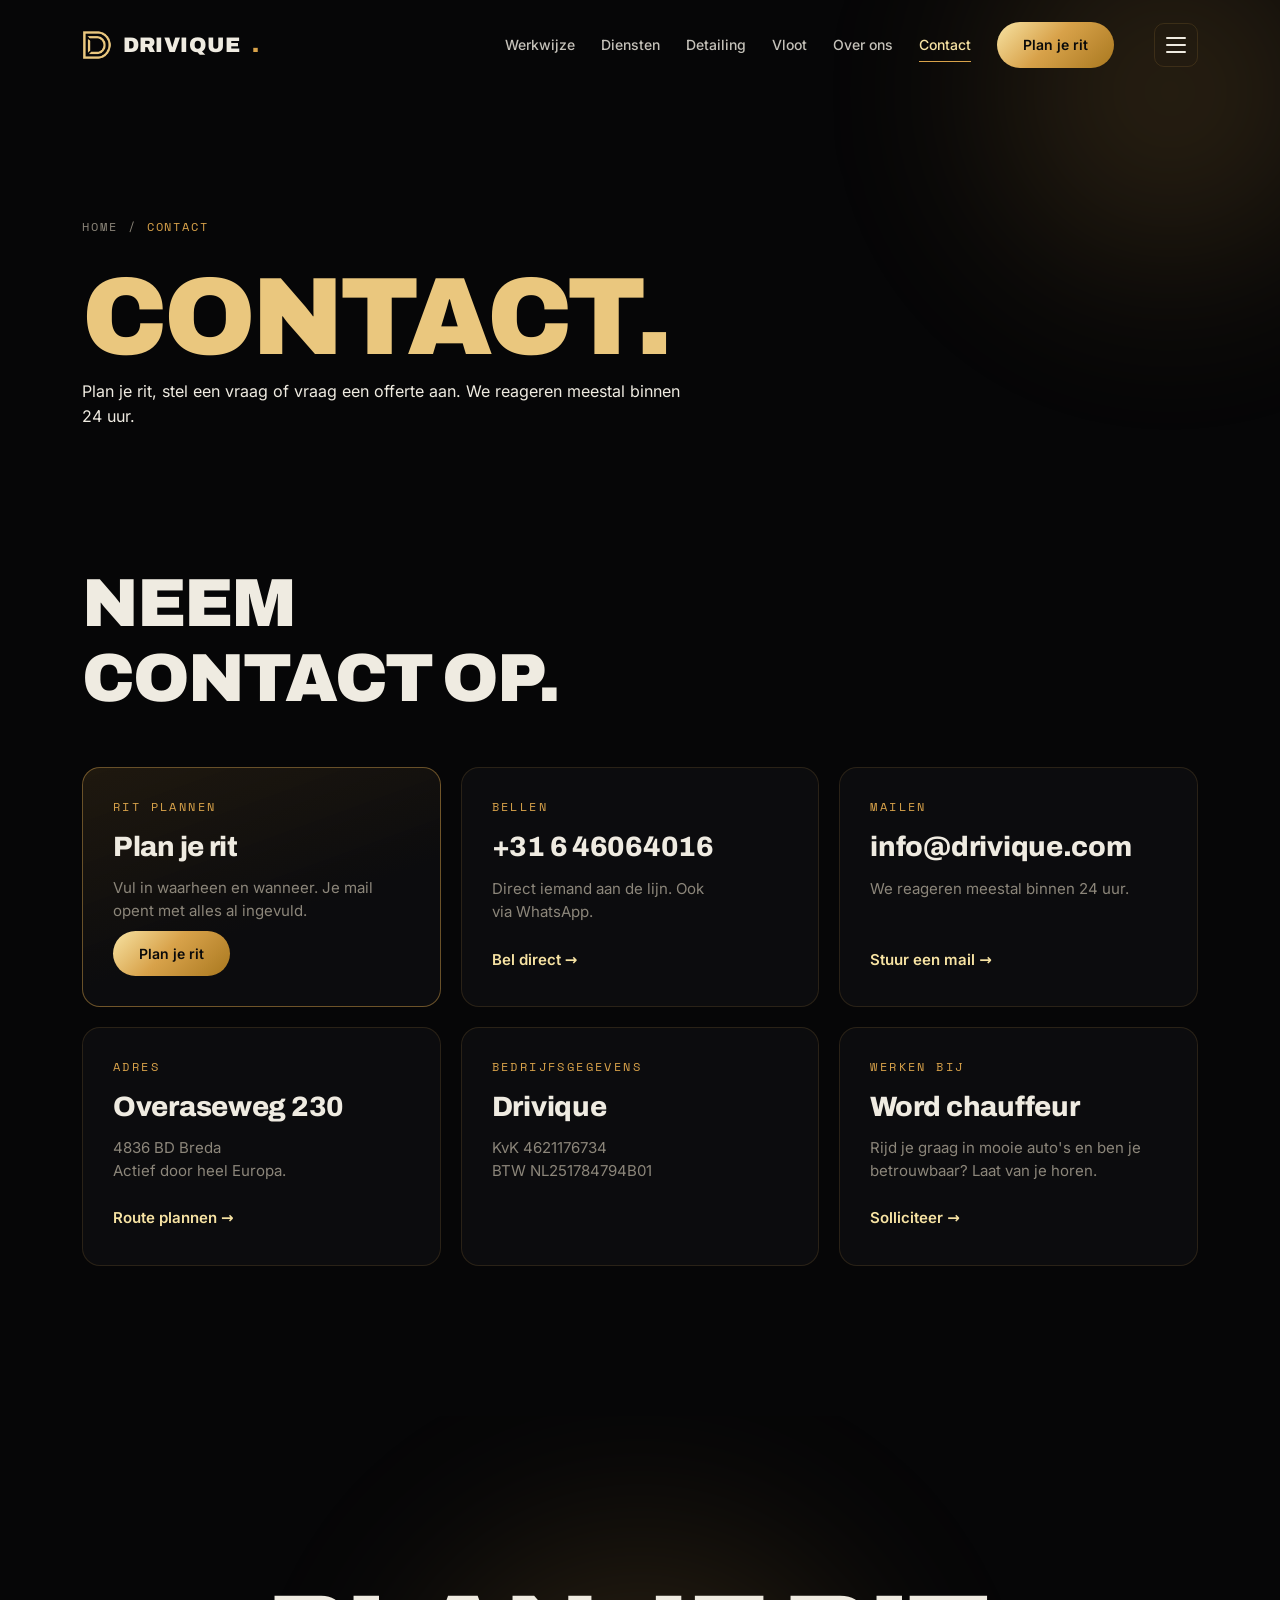
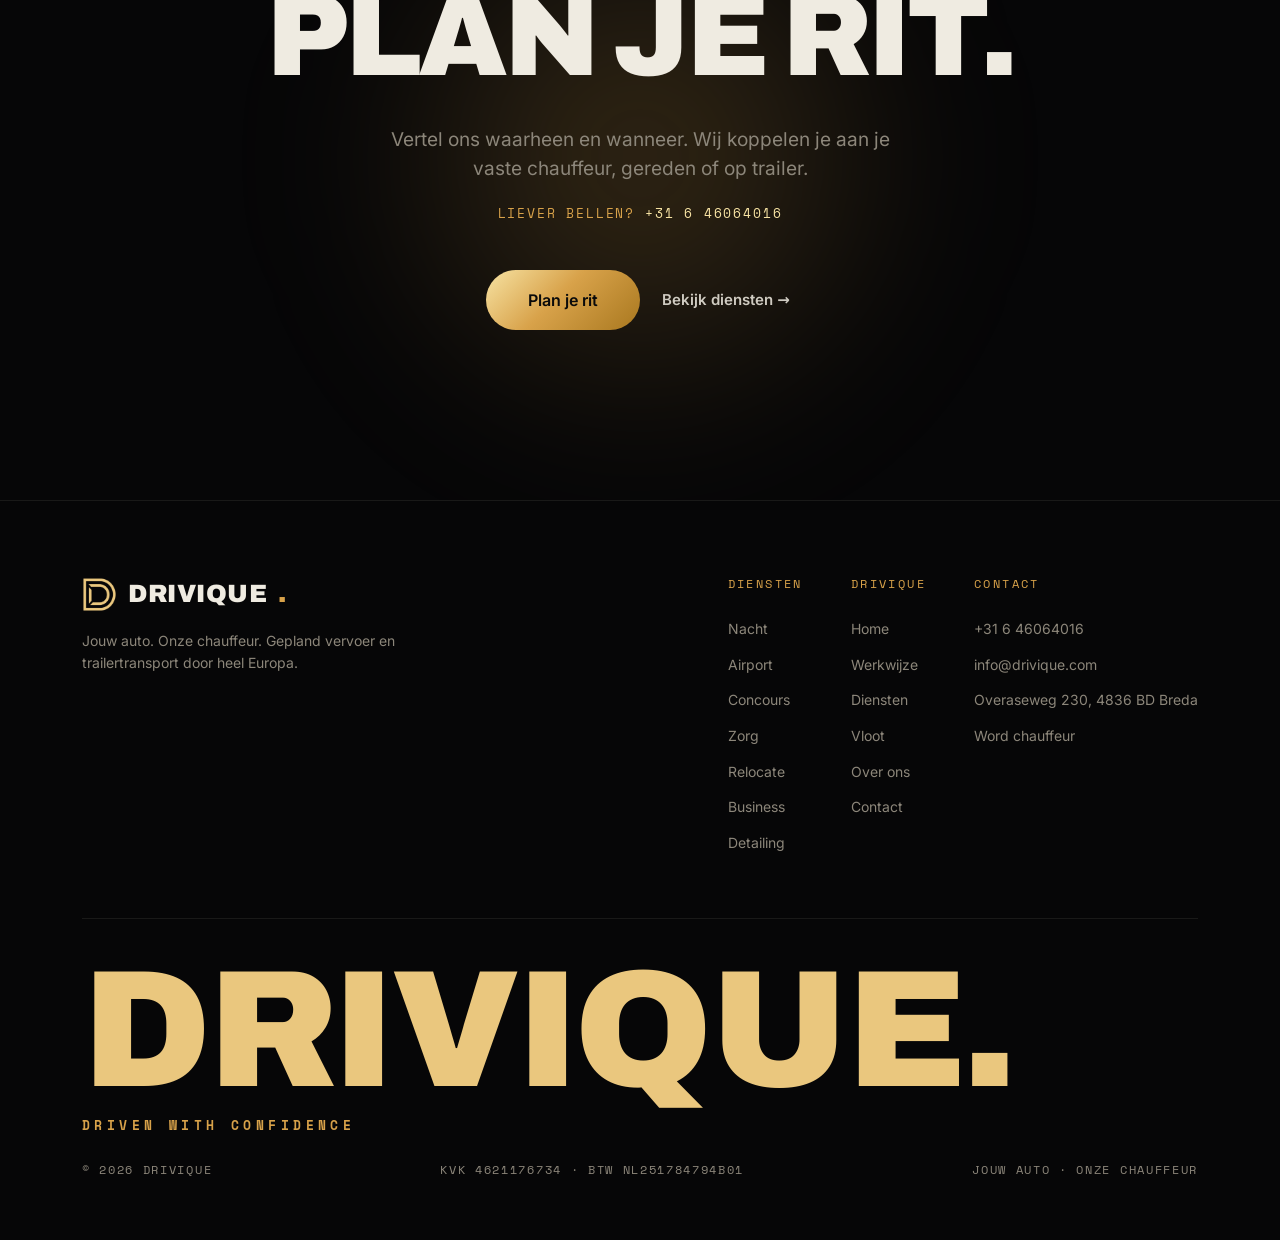
==== contact.html @ eb00a476 "Multi-page site: werkwijze, diensten, detailing, vloot, over ons, contact Split the one-pager into r" ====
<!DOCTYPE html><html lang="nl"><head><meta charset="UTF-8"><meta name="viewport" content="width=device-width, initial-scale=1.0, viewport-fit=cover">
<meta name="color-scheme" content="dark">
<meta name="theme-color" content="#060607">
<link rel="icon" type="image/png" href="/images/logo.png"><link rel="apple-touch-icon" href="/apple-touch-icon.png"><title>Contact — plan je rit | Drivique Breda</title>
<meta name="description" content="Neem contact op met Drivique: +31 6 46064016, info@drivique.com, Overaseweg 230, 4836 BD Breda. Plan direct je rit met je eigen chauffeur.">
<meta name="keywords" content="chauffeursdienst, chauffeur Breda, autotransport, auto laten vervoeren, trailertransport, autopoetsen, detailing Breda, auto ophalen en wegbrengen, chauffeur Europa, wagenparkbeheer">
<meta name="robots" content="index, follow">
<meta name="author" content="Drivique">
<link rel="canonical" href="https://drivique.com/contact">
<meta property="og:type" content="website">
<meta property="og:site_name" content="Drivique">
<meta property="og:title" content="Contact — plan je rit | Drivique Breda">
<meta property="og:description" content="Neem contact op met Drivique: +31 6 46064016, info@drivique.com, Overaseweg 230, 4836 BD Breda. Plan direct je rit met je eigen chauffeur.">
<meta property="og:url" content="https://drivique.com/contact">
<meta property="og:image" content="https://drivique.com/og.jpg"><meta property="og:image:width" content="1200"><meta property="og:image:height" content="630"><meta property="og:image:alt" content="Drivique — chauffeursdienst en autotransport, Breda">
<meta property="og:locale" content="nl_NL">
<meta name="twitter:card" content="summary_large_image">
<meta name="twitter:title" content="Contact — plan je rit | Drivique Breda">
<meta name="twitter:description" content="Neem contact op met Drivique: +31 6 46064016, info@drivique.com, Overaseweg 230, 4836 BD Breda. Plan direct je rit met je eigen chauffeur.">
<meta name="twitter:image" content="https://drivique.com/og.jpg"><link rel="preload" href="/fonts/archivo-latin-900-normal.woff2" as="font" type="font/woff2" crossorigin><link rel="preload" href="/fonts/inter-latin-400-normal.woff2" as="font" type="font/woff2" crossorigin><link rel="stylesheet" href="/fonts/fonts.css"><style>
  :root{--black:#060607;--panel:#0C0C0E;--panel2:#131315;--leather:#1A150D;--bone:#EFEBE1;--grey:#8C867A;--gold:#D8A24A;--gold-hi:#F7E3A3;--gold-deep:#A9781F;--line:rgba(216,162,74,.15);--hair:rgba(239,235,225,.08);--display:"Archivo",system-ui,sans-serif;--body:"Inter",system-ui,sans-serif;--serif:"Playfair Display",Georgia,serif;--mono:"Space Mono",ui-monospace,monospace;--grad:linear-gradient(135deg,#F7E3A3,#D8A24A 46%,#A9781F);--ease:cubic-bezier(.16,1,.3,1);color-scheme:dark;}
  *{box-sizing:border-box;margin:0;padding:0}
  html{scroll-behavior:smooth;-webkit-text-size-adjust:100%;text-size-adjust:100%;background:#060607}
  body{background:var(--black);color:var(--bone);font-family:var(--body);line-height:1.55;-webkit-font-smoothing:antialiased;overflow-x:hidden;min-height:100vh;-webkit-tap-highlight-color:transparent}
  .wrap{max-width:1180px;margin:0 auto;padding:0 32px}
  ::selection{background:var(--gold);color:#000}
  /* solid gold for large wordmarks (no clip bug) */
  .goldflat{color:#EAC77E}
  /* shimmer gold only for small accents */
  .gold{background:linear-gradient(110deg,#A9781F 0%,#F7E3A3 22%,#FFF7DE 30%,#E9C36A 44%,#B8823A 60%,#A9781F 100%);background-size:250% 100%;-webkit-background-clip:text;background-clip:text;color:transparent;animation:shimmer 8s linear infinite;padding-right:.12em;-webkit-box-decoration-break:clone;box-decoration-break:clone}
  @keyframes shimmer{0%{background-position:200% 0}100%{background-position:-60% 0}}
  .mline{display:block;overflow:hidden;padding-bottom:.1em;padding-right:.22em;margin-right:-.22em}
  .mline>span{display:block;transition:transform 1.15s var(--ease) var(--d,0s)}
  .js .mline>span{transform:translateY(116%)}
  .mline.in>span{transform:translateY(0)}
  .reveal{transition:opacity 1s var(--ease) var(--d,0s),transform 1s var(--ease) var(--d,0s)}
  .js .reveal{opacity:0;transform:translateY(34px)}
  .reveal.in{opacity:1;transform:none}
  #bar{position:fixed;top:0;left:0;height:2px;width:0;z-index:200;background:var(--grad)}
  nav{position:fixed;top:0;left:0;right:0;z-index:120;padding:22px 0;transition:background .5s var(--ease),padding .5s var(--ease),border-color .5s;border-bottom:1px solid transparent}
  nav.scrolled{background:rgba(6,6,7,.72);-webkit-backdrop-filter:blur(16px);backdrop-filter:blur(16px);padding:14px 0;border-bottom:1px solid var(--hair)}
  .nav-in{display:flex;align-items:center;justify-content:space-between}
  .logo{font-family:var(--display);font-weight:900;font-size:21px;letter-spacing:.02em;text-transform:uppercase}
  .logo .d{color:var(--gold)}
  .nav-links{display:flex;gap:34px;align-items:center}
  .nav-links a:not(.btn){display:none}
  .nav-links a:not(.btn)::after{content:"";position:absolute;left:0;bottom:-5px;width:0;height:1px;background:var(--gold);transition:width .4s var(--ease)}
  .nav-links a:not(.btn):hover::after{width:100%}
  .btn{display:inline-block;font-family:var(--body);font-weight:600;font-size:14px;color:#0A0A0A;background:var(--grad);border:none;border-radius:100px;padding:12px 26px;cursor:pointer;position:relative;overflow:hidden;text-decoration:none;transition:transform .4s var(--ease),box-shadow .4s var(--ease)}
  .btn:hover{transform:translateY(-2px);box-shadow:0 14px 40px rgba(216,162,74,.35)}
  .btn::after{content:"";position:absolute;top:0;left:-120%;width:60%;height:100%;background:linear-gradient(105deg,transparent,rgba(255,255,255,.55),transparent);transform:skewX(-18deg);transition:left .7s var(--ease)}
  .btn:hover::after{left:170%}
  .btn.lg{font-size:16px;padding:18px 42px}
  .hero{position:relative;min-height:100vh;min-height:100svh;display:flex;align-items:center;overflow:hidden}
  .glow{position:absolute;border-radius:50%;filter:blur(80px);opacity:.45;will-change:transform}
  .glow.a{width:540px;height:540px;background:radial-gradient(circle,rgba(216,162,74,.5),transparent 70%);top:-90px;right:-40px}
  .glow.b{width:440px;height:440px;background:radial-gradient(circle,rgba(169,120,31,.5),transparent 70%);bottom:-140px;left:-120px}
  .sweep{position:absolute;top:0;bottom:0;left:-60%;width:48%;background:linear-gradient(105deg,transparent,rgba(247,227,163,.2) 45%,transparent);filter:blur(12px);animation:sweep 2.8s var(--ease) .3s both;pointer-events:none}
  @keyframes sweep{0%{left:-60%;opacity:0}20%{opacity:1}100%{left:135%;opacity:0}}
  .hero::before{content:"";position:absolute;inset:0;background:radial-gradient(130% 90% at 62% 32%,transparent 42%,rgba(0,0,0,.72));pointer-events:none}
  .hero-in{position:relative;z-index:3}
  .eyebrow{display:inline-flex;align-items:center;gap:10px;font-family:var(--mono);font-size:11px;font-weight:700;letter-spacing:.24em;text-transform:uppercase;color:var(--gold)}
  .js .eyebrow{opacity:0;transform:translateY(14px);animation:fade .9s var(--ease) .3s forwards}
  .eyebrow::before{content:"";width:6px;height:6px;border-radius:50%;background:var(--gold);box-shadow:0 0 12px var(--gold)}
  @keyframes fade{to{opacity:1;transform:none}}
  .hero h1{font-family:var(--display);font-weight:900;font-size:clamp(52px,11vw,168px);line-height:.84;letter-spacing:-.015em;text-transform:uppercase;margin:22px 0 8px;overflow:visible;white-space:nowrap}
  .hero .tag{font-family:var(--display);font-weight:800;font-size:clamp(22px,4.4vw,46px);letter-spacing:-.01em;line-height:1.02}
  .hero .tag .sep{color:var(--gold);font-weight:400;margin:0 .2em}
  .hero p.lead{max-width:540px;margin-top:28px;color:var(--grey);font-size:clamp(15px,1.7vw,18px)}
  .hero .cta{margin-top:38px;display:flex;gap:24px;flex-wrap:wrap;align-items:center}
  .ghost{color:var(--bone);text-decoration:none;font-weight:600;font-size:15px;display:inline-flex;align-items:center;gap:8px;opacity:.85;transition:gap .3s var(--ease),color .3s}
  .ghost:hover{color:var(--gold-hi);gap:12px}
  .scrollcue{position:absolute;bottom:28px;left:50%;transform:translateX(-50%);z-index:3;font-family:var(--mono);font-size:10px;letter-spacing:.32em;text-transform:uppercase;color:var(--grey);animation:blink 2.8s ease-in-out infinite}
  @keyframes blink{0%,100%{opacity:.3}50%{opacity:.85}}
  .sec{padding:150px 0}
  .kick{font-family:var(--mono);font-size:11px;letter-spacing:.24em;text-transform:uppercase;color:var(--grey);margin-bottom:26px;display:inline-block}
  .kick em{font-style:normal;color:var(--gold);margin-right:14px}
  h2.big{font-family:var(--display);font-weight:900;font-size:clamp(34px,5.6vw,68px);line-height:1;letter-spacing:-.03em;text-transform:uppercase}
  .stmt{padding:140px 0;text-align:center}
  .stmt h2{font-family:var(--display);font-weight:900;font-size:clamp(40px,8.4vw,116px);line-height:.9;letter-spacing:-.035em;text-transform:uppercase}
  .stmt p{max-width:54ch;margin:34px auto 0;color:var(--grey);font-size:18px}
  .stats{display:grid;grid-template-columns:repeat(4,1fr);gap:1px;background:var(--hair);border-top:1px solid var(--hair);border-bottom:1px solid var(--hair)}
  .stat{background:var(--black);padding:52px 24px;text-align:center}
  .stat .n{font-family:var(--display);font-weight:900;font-size:clamp(44px,7vw,82px);line-height:1;letter-spacing:-.02em}
  .stat .l{font-family:var(--mono);font-size:11px;letter-spacing:.14em;text-transform:uppercase;color:var(--grey);margin-top:16px}
  .steps{display:grid;grid-template-columns:repeat(3,1fr);gap:24px;margin-top:64px}
  .step{border:1px solid var(--line);border-radius:16px;padding:40px;background:linear-gradient(180deg,var(--panel),var(--black))}
  .step .no{font-family:var(--mono);font-size:12px;color:var(--gold);letter-spacing:.2em}
  .step h3{font-family:var(--display);font-weight:800;font-size:25px;letter-spacing:-.01em;margin:20px 0 12px}
  .step p{color:var(--grey);font-size:15.5px}
  .pin-outer{height:260vh;position:relative}
  .pin-inner{position:sticky;top:0;height:100vh;display:flex;align-items:center;overflow:hidden;background:var(--black)}
  .pin-bg{position:absolute;inset:0;background:radial-gradient(85% 65% at 50% 42%,rgba(216,162,74,.09),transparent 60%)}
  .frame{position:absolute;inset:0;display:flex;align-items:center;opacity:0;transition:opacity .8s var(--ease),transform .8s var(--ease);transform:translateY(28px);pointer-events:none}
  .frame.active{opacity:1;transform:none}
  .frame .wrap{width:100%}
  .frame .idx{font-family:var(--mono);font-size:12px;letter-spacing:.22em;color:var(--gold);text-transform:uppercase}
  .frame h3{font-family:var(--display);font-weight:900;font-size:clamp(46px,10vw,128px);line-height:.88;letter-spacing:-.035em;text-transform:uppercase;margin:20px 0 22px}
  .frame p{max-width:52ch;color:var(--grey);font-size:clamp(16px,1.9vw,20px)}
  .frame .zero{font-family:var(--display);font-weight:900;font-size:clamp(60px,17vw,250px);line-height:.8;position:absolute;right:5%;top:50%;transform:translateY(-50%);opacity:.12}
  .pin-nav{position:absolute;bottom:46px;left:50%;transform:translateX(-50%);display:flex;gap:10px}
  .dot{width:36px;height:3px;border-radius:3px;background:rgba(239,235,225,.18);transition:background .5s var(--ease)}
  .dot.on{background:var(--grad)}
  .quote{padding:160px 0;text-align:center}
  .quote blockquote{font-family:var(--serif);font-style:italic;font-weight:600;font-size:clamp(30px,5.6vw,68px);line-height:1.05;letter-spacing:-.01em;max-width:17ch;margin:0 auto}
  .quote cite{display:block;margin-top:30px;font-family:var(--mono);font-size:11px;letter-spacing:.24em;text-transform:uppercase;color:var(--grey);font-style:normal}
  .svc-head{display:flex;justify-content:space-between;align-items:flex-end;flex-wrap:wrap;gap:24px;margin-bottom:56px}
  .svc-grid{display:grid;grid-template-columns:repeat(3,1fr);gap:20px}
  .card{border:1px solid var(--line);border-radius:18px;padding:38px;background:var(--panel);position:relative;overflow:hidden;transition:transform .5s var(--ease),border-color .5s var(--ease)}
  .card:hover{transform:translateY(-6px);border-color:var(--gold)}
  .card::after{content:"";position:absolute;inset:0;background:linear-gradient(135deg,rgba(216,162,74,.1),transparent 48%);opacity:0;transition:opacity .5s var(--ease)}
  .card:hover::after{opacity:1}
  .card.flag{grid-column:span 2;background:linear-gradient(120deg,var(--leather),var(--panel))}
  .card .t{font-family:var(--mono);font-size:11px;letter-spacing:.2em;text-transform:uppercase;color:var(--gold);position:relative;z-index:2}
  .card h3{font-family:var(--display);font-weight:800;font-size:29px;letter-spacing:-.01em;margin:18px 0 12px;position:relative;z-index:2}
  .card p{color:var(--grey);font-size:15.5px;max-width:46ch;position:relative;z-index:2}
  .card-link{position:relative;z-index:2;display:inline-block;margin-top:16px;font-family:var(--mono);font-size:11px;letter-spacing:.14em;text-transform:uppercase;color:var(--gold);text-decoration:none}
  .card-link:hover{color:var(--gold-hi)}
  .trust{display:flex;flex-wrap:wrap;gap:12px;justify-content:center;margin-top:56px}
  .badge{font-family:var(--mono);font-size:12.5px;letter-spacing:.04em;border:1px solid var(--line);border-radius:100px;padding:11px 20px;color:var(--bone)}
  .badge b{color:var(--gold);font-weight:700;margin-right:6px}
  /* fleet: highlight + uniform strip, tap to reveal colour */
  .fleet{padding:150px 0 60px}
  .fleet .head{display:flex;align-items:baseline;justify-content:space-between;flex-wrap:wrap;gap:10px;margin-bottom:36px}
  .fleet .head p{color:var(--grey);font-size:14px;max-width:44ch}
  .hl{position:relative;border-radius:18px;overflow:hidden;border:1px solid var(--line);margin-bottom:14px;aspect-ratio:1500/640;cursor:pointer}
  .hl img{position:absolute;inset:0;width:100%;height:100%;object-fit:cover;display:block}
  .hl img.c{filter:contrast(1.03)}
  .hl img.bw{filter:grayscale(1) contrast(1.03) brightness(.9);opacity:1;transition:opacity .7s var(--ease)}
  .hl.lit img.bw{opacity:0}
  .hl::after{content:"";position:absolute;inset:0;background:linear-gradient(90deg,rgba(6,6,7,.7),transparent 55%);pointer-events:none}
  .hl .cap{position:absolute;left:32px;bottom:28px;z-index:3}
  .hl .cap .k{font-family:var(--mono);font-size:11px;letter-spacing:.2em;text-transform:uppercase;color:var(--gold-hi)}
  .hl .cap h3{font-family:var(--display);font-weight:900;font-size:clamp(26px,4vw,44px);letter-spacing:-.02em;text-transform:uppercase;margin-top:8px}
  .tapc{position:absolute;right:16px;top:14px;z-index:3;font-family:var(--mono);font-size:10px;letter-spacing:.14em;text-transform:uppercase;color:var(--bone);opacity:.72;display:inline-flex;align-items:center;gap:7px;pointer-events:none}
  .tapc::before{content:"";width:7px;height:7px;border-radius:50%;border:1px solid var(--gold);background:transparent;transition:background .4s}
  .lit .tapc::before{background:var(--gold)}
  .strip{display:grid;grid-template-columns:repeat(6,1fr);gap:14px}
  .shot{position:relative;border-radius:12px;overflow:hidden;aspect-ratio:4/3;border:1px solid var(--hair);cursor:pointer}
  .shot img{position:absolute;inset:0;width:100%;height:100%;object-fit:cover;display:block}
  .shot img.c{filter:contrast(1.03)}
  .shot img.bw{filter:grayscale(1) contrast(1.02) brightness(.9);opacity:.85;transition:opacity .6s var(--ease)}
  .shot:hover img.bw{opacity:.72}
  .shot.lit img.bw{opacity:0}
  .shot span:not(.tapc){position:absolute;left:12px;bottom:9px;z-index:3;font-family:var(--mono);font-size:9px;letter-spacing:.12em;text-transform:uppercase;color:var(--bone);opacity:.85}
  .shot::after{content:"";position:absolute;inset:0;z-index:1;background:linear-gradient(180deg,transparent 55%,rgba(6,6,7,.6));pointer-events:none}
  .shot .tapc{right:10px;top:9px}
  .shot .tapc::before{width:8px;height:8px}

  .about{padding:150px 0}
  .about .grid{display:grid;grid-template-columns:0.9fr 1.1fr;gap:64px;align-items:start}
  .about .lead-h{font-family:var(--display);font-weight:900;font-size:clamp(30px,4.4vw,56px);line-height:1;letter-spacing:-.03em;text-transform:uppercase}
  .about .lead-h .gsmall{display:block;font-family:var(--mono);font-size:12px;letter-spacing:.24em;color:var(--gold);text-transform:uppercase;margin-bottom:20px;font-weight:700}
  .about .sig{margin-top:34px;font-family:var(--serif);font-style:italic;font-size:26px;color:var(--gold-hi)}
  .about .sig small{display:block;font-family:var(--mono);font-style:normal;font-size:11px;letter-spacing:.14em;text-transform:uppercase;color:var(--grey);margin-top:8px}
  .about .body p{color:#cfc9bd;font-size:16px;line-height:1.8;margin-bottom:18px}
  
  
  @media(max-width:900px){.about .grid{grid-template-columns:1fr;gap:32px}}
  .final{text-align:center;padding:170px 0;position:relative;overflow:hidden}
  .final .glow2{position:absolute;width:680px;height:680px;border-radius:50%;background:radial-gradient(circle,rgba(216,162,74,.24),transparent 65%);top:50%;left:50%;transform:translate(-50%,-50%);filter:blur(70px)}
  .final h2{position:relative;font-family:var(--display);font-weight:900;font-size:clamp(42px,9vw,124px);line-height:.88;letter-spacing:-.035em;text-transform:uppercase}
  .final p{position:relative;color:var(--grey);font-size:19px;margin:26px auto 10px;max-width:46ch}
  .final .call{position:relative;font-family:var(--mono);font-size:13px;letter-spacing:.14em;text-transform:uppercase;color:var(--gold);margin-bottom:36px}
  .final .cta-row{position:relative;display:flex;gap:18px;justify-content:center;flex-wrap:wrap}
  footer{border-top:1px solid var(--hair);padding:74px 0 60px}
  .foot-top{display:flex;justify-content:space-between;flex-wrap:wrap;gap:34px;margin-bottom:56px}
  .foot-links{display:flex;gap:48px;flex-wrap:wrap}
  .foot-col h4{font-family:var(--mono);font-size:11px;letter-spacing:.2em;text-transform:uppercase;color:var(--gold);margin-bottom:18px}
  .foot-col a{display:block;color:var(--grey);text-decoration:none;font-size:14px;margin-bottom:11px}
  .foot-col a:hover{color:var(--bone)}
  .foot-word{font-family:var(--display);font-weight:900;font-size:clamp(52px,13vw,168px);text-transform:uppercase;letter-spacing:-.02em;line-height:.82;border-top:1px solid var(--hair);padding-top:44px;overflow:visible;white-space:nowrap}
  .foot-meta{display:flex;justify-content:space-between;flex-wrap:wrap;gap:14px;margin-top:26px;font-family:var(--mono);font-size:11px;letter-spacing:.14em;text-transform:uppercase;color:var(--grey)}
  @media(max-width:900px){
    .glow{opacity:.28;filter:blur(70px)}
    .nav-links a:not(.btn){display:none}
    .stats{grid-template-columns:repeat(2,1fr)}
    .steps,.svc-grid{grid-template-columns:1fr}
    .card.flag{grid-column:auto}
    .strip{grid-template-columns:repeat(2,1fr)}
    .hl .cap{left:20px;bottom:18px}
    .sec{padding:96px 0}.frame .zero{display:none}
  }
  @media(prefers-reduced-motion:reduce){.eyebrow{animation:none!important;opacity:1!important;transform:none!important}.glow{display:none}}

  .modal{position:fixed;inset:0;z-index:300;display:none;align-items:center;justify-content:center;padding:22px}
  .modal.open{display:flex}
  .modal .ov{position:absolute;inset:0;background:rgba(4,4,6,.74);-webkit-backdrop-filter:blur(6px);backdrop-filter:blur(6px)}
  .modal .panel{position:relative;z-index:2;width:100%;max-width:560px;max-height:92vh;overflow:auto;background:linear-gradient(180deg,#101013,#08080a);border:1px solid var(--line);border-radius:20px;padding:40px 38px;box-shadow:0 40px 120px rgba(0,0,0,.6)}
  .modal .x{position:absolute;top:14px;right:18px;z-index:3;background:none;border:none;color:var(--grey);font-size:26px;line-height:1;cursor:pointer}
  .modal .x:hover{color:var(--gold)}
  .modal .k{font-family:var(--mono);font-size:11px;letter-spacing:.22em;text-transform:uppercase;color:var(--gold);display:block;margin-bottom:12px}
  .modal h3{font-family:var(--display);font-weight:900;font-size:32px;letter-spacing:-.02em;text-transform:uppercase;line-height:.95}
  .modal .sub{color:var(--grey);font-size:14px;margin-top:10px;margin-bottom:22px}
  .modal label{display:block;font-family:var(--mono);font-size:10px;letter-spacing:.16em;text-transform:uppercase;color:var(--gold);margin:16px 0 7px}
  .modal input,.modal select{width:100%;background:#08080a;border:1px solid var(--line);border-radius:10px;color:var(--bone);font-family:var(--body);font-size:15px;padding:13px 14px;outline:none;transition:border-color .3s}
  .modal input::placeholder{color:#5c584f}
  .modal input:focus,.modal select:focus{border-color:var(--gold)}
  .modal input[type=date],.modal input[type=time]{color-scheme:dark}
  .modal select{appearance:none;-webkit-appearance:none;background-image:linear-gradient(45deg,transparent 50%,var(--gold) 50%),linear-gradient(135deg,var(--gold) 50%,transparent 50%);background-position:calc(100% - 20px) 20px,calc(100% - 14px) 20px;background-size:6px 6px,6px 6px;background-repeat:no-repeat}
  .modal .row2{display:grid;grid-template-columns:1fr 1fr;gap:14px}
  .modal .send{margin-top:28px;width:100%;text-align:center;border:none;font-size:16px;padding:17px}
  .modal .note{margin-top:14px;text-align:center;font-family:var(--mono);font-size:10.5px;letter-spacing:.12em;text-transform:uppercase;color:var(--grey)}
  .modal .note b{color:var(--gold-hi)}
  @media(max-width:560px){.modal .row2{grid-template-columns:1fr}.modal .panel{padding:32px 24px}}

  .adm{position:fixed;inset:0;z-index:500;display:none;align-items:center;justify-content:center;padding:22px;background:radial-gradient(120% 90% at 50% 20%,rgba(216,162,74,.08),transparent 60%),rgba(3,3,4,.96)}
  .adm.open{display:flex}
  .adm-scan{position:absolute;inset:0;pointer-events:none;background:repeating-linear-gradient(180deg,rgba(216,162,74,.04) 0,rgba(216,162,74,.04) 1px,transparent 1px,transparent 4px);opacity:.5}
  .adm-scan::after{content:"";position:absolute;left:0;right:0;height:120px;background:linear-gradient(180deg,transparent,rgba(216,162,74,.12),transparent);animation:admscan 5s linear infinite}
  @keyframes admscan{0%{top:-120px}100%{top:100%}}
  .adm-box{position:relative;z-index:2;width:100%;max-width:420px;background:linear-gradient(180deg,#0f0f11,#08080a);border:1px solid var(--line);border-radius:18px;padding:38px}
  .adm-dash{max-width:860px;max-height:90vh;overflow:auto}
  .adm-x{position:absolute;top:12px;right:16px;background:none;border:none;color:var(--grey);font-size:24px;cursor:pointer}
  .adm-x:hover{color:var(--gold)}
  .adm-k{font-family:var(--mono);font-size:11px;letter-spacing:.24em;text-transform:uppercase;color:var(--gold);margin-bottom:10px}
  .adm h3{font-family:var(--display);font-weight:900;font-size:26px;text-transform:uppercase;letter-spacing:-.01em}
  .adm h3 span{color:var(--gold)}
  .adm-sub{color:var(--grey);font-size:13px;margin:8px 0 18px}
  .adm input,.adm select{width:100%;background:#08080a;border:1px solid var(--line);border-radius:10px;color:var(--bone);font-family:var(--mono);font-size:14px;padding:12px 14px;outline:none}
  .adm input:focus,.adm select:focus{border-color:var(--gold)}
  .adm-err{color:#e0663f;font-family:var(--mono);font-size:12px;margin-top:12px;min-height:16px;letter-spacing:.05em}
  .adm-granted{font-family:var(--mono);letter-spacing:.3em;color:var(--gold-hi);text-align:center;padding:20px 0;font-size:14px;text-transform:uppercase}
  .adm-head{display:flex;justify-content:space-between;align-items:flex-end;gap:16px;flex-wrap:wrap;margin-bottom:22px}
  .adm-tools{display:flex;gap:8px;flex-wrap:wrap}
  .adm-tools select,.adm-tools button{width:auto;font-family:var(--mono);font-size:11px;letter-spacing:.08em;text-transform:uppercase;padding:9px 13px;background:#0c0c0e;border:1px solid var(--line);border-radius:8px;color:var(--bone);cursor:pointer}
  .adm-tools button:hover{border-color:var(--gold);color:var(--gold-hi)}
  .adm-list{display:flex;flex-direction:column;gap:10px}
  .adm-empty{color:var(--grey);font-family:var(--mono);font-size:13px;padding:30px 0;text-align:center}
  .rq{border:1px solid var(--line);border-radius:12px;padding:16px 18px;background:#0b0b0d}
  .rq.done{opacity:.5}
  .rq .rq-top{display:flex;justify-content:space-between;align-items:center;gap:10px;margin-bottom:10px}
  .rq .rq-d{font-family:var(--mono);font-size:11px;letter-spacing:.12em;text-transform:uppercase;color:var(--gold)}
  .rq .rq-ts{font-family:var(--mono);font-size:10px;color:var(--grey)}
  .rq .rq-grid{display:grid;grid-template-columns:repeat(2,1fr);gap:6px 20px;font-size:13.5px;color:#cfc9bd}
  .rq .rq-grid b{color:var(--grey);font-weight:400;font-family:var(--mono);font-size:10px;letter-spacing:.1em;text-transform:uppercase;display:block;margin-bottom:1px}
  .rq a{color:var(--gold-hi);text-decoration:none}
  .rq .rq-act{display:flex;gap:8px;margin-top:12px}
  .rq .rq-act button{font-family:var(--mono);font-size:10px;letter-spacing:.08em;text-transform:uppercase;padding:6px 10px;background:transparent;border:1px solid var(--line);border-radius:7px;color:var(--grey);cursor:pointer}
  .rq .rq-act button:hover{border-color:var(--gold);color:var(--gold-hi)}
  .adm-note{margin-top:20px;font-family:var(--mono);font-size:10px;letter-spacing:.06em;color:var(--grey);line-height:1.7;border-top:1px solid var(--hair);padding-top:16px}

  .price-intro{color:var(--grey);font-size:17px;max-width:54ch;margin-top:12px}
  .pricelist{margin-top:52px;border-top:1px solid var(--hair)}
  .prow{display:flex;justify-content:space-between;align-items:baseline;gap:28px;padding:26px 2px;border-bottom:1px solid var(--hair)}
  .pname{font-family:var(--display);font-weight:800;font-size:clamp(20px,2.4vw,24px);letter-spacing:-.01em}
  .pname .pdesc{display:block;font-family:var(--body);font-weight:400;font-size:14.5px;color:var(--grey);letter-spacing:0;line-height:1.6;margin-top:9px;max-width:58ch}
  .pprice{font-family:var(--mono);font-weight:700;font-size:17px;color:var(--gold-hi);white-space:nowrap;letter-spacing:.02em}
  .strip3{display:grid;grid-template-columns:repeat(2,1fr);gap:14px;margin:44px 0 0;max-width:840px}
  .strip3 .shot{aspect-ratio:4/5}
  @media(max-width:900px){.strip3{grid-template-columns:1fr;max-width:420px}}
  .pnote{margin-top:28px;font-family:var(--mono);font-size:11px;letter-spacing:.06em;color:var(--grey);line-height:1.8}
  .pnote b{color:var(--gold)}

  .sr-only{position:absolute;width:1px;height:1px;padding:0;margin:-1px;overflow:hidden;clip:rect(0,0,0,0);white-space:nowrap;border:0}
  .logo{display:flex;align-items:center;gap:11px}
  .brandmark{height:1.4em;width:auto;display:block}
  .hero-mark{height:clamp(58px,9vw,112px);width:auto;display:block;margin-bottom:26px}
  .js .hero-mark{opacity:0;transform:translateY(14px) scale(.96);animation:markin 1s var(--ease) .15s forwards}
  @keyframes markin{to{opacity:1;transform:none}}
  .slogan{font-family:var(--mono);font-weight:700;font-size:clamp(10px,1.35vw,12.5px);letter-spacing:.34em;text-transform:uppercase;color:var(--gold)}

  .burger{display:flex;flex-direction:column;justify-content:center;gap:5px;width:44px;height:44px;background:none;border:1px solid var(--line);border-radius:10px;cursor:pointer;padding:0 11px;transition:border-color .3s;margin-left:14px}
  .burger:hover{border-color:var(--gold)}
  .burger span{display:block;height:2px;width:100%;background:var(--bone);border-radius:2px;transition:transform .4s var(--ease),opacity .3s}
  .burger.open span:nth-child(1){transform:translateY(7px) rotate(45deg)}
  .burger.open span:nth-child(2){opacity:0}
  .burger.open span:nth-child(3){transform:translateY(-7px) rotate(-45deg)}
  .menu{position:fixed;inset:0;z-index:150;background:rgba(6,6,7,.98);-webkit-backdrop-filter:blur(10px);backdrop-filter:blur(10px);opacity:0;visibility:hidden;transition:opacity .45s var(--ease),visibility .45s;display:flex;flex-direction:column;justify-content:center;padding:96px 32px 40px}
  .menu.open{opacity:1;visibility:visible}
  .menu-inner{max-width:1000px;margin:0 auto;width:100%;display:grid;grid-template-columns:1fr 1fr;gap:40px}
  .menu-col .menu-h{font-family:var(--mono);font-size:11px;letter-spacing:.24em;text-transform:uppercase;color:var(--gold);display:block;margin-bottom:18px;padding-bottom:12px;border-bottom:1px solid var(--hair)}
  .menu-col a{display:block;font-family:var(--display);font-weight:800;font-size:clamp(22px,3.4vw,34px);letter-spacing:-.02em;text-transform:uppercase;color:var(--bone);text-decoration:none;padding:7px 0;transition:color .25s,transform .35s var(--ease);transform:translateY(12px);opacity:0}
  .menu.open .menu-col a{transform:none;opacity:1}
  .menu-col a:hover{color:var(--gold)}
  .menu-foot{max-width:1000px;margin:44px auto 0;width:100%;display:flex;align-items:center;gap:22px;flex-wrap:wrap;border-top:1px solid var(--hair);padding-top:26px}
  .menu-foot a:not(.btn){font-family:var(--mono);font-size:12px;letter-spacing:.1em;color:var(--grey);text-decoration:none}
  .menu-foot a:not(.btn):hover{color:var(--gold-hi)}
  .menu-foot .btn{margin-left:auto}
  @media(max-width:640px){.menu-inner{grid-template-columns:1fr;gap:30px}.menu-foot .btn{margin-left:0;width:100%;text-align:center}}

/* ================= v4: responsive, mobile & large-screen polish ================= */
:root{--gutter:32px}
@media(max-width:600px){:root{--gutter:20px}}
.wrap{padding-left:max(var(--gutter),env(safe-area-inset-left))!important;padding-right:max(var(--gutter),env(safe-area-inset-right))!important}
h1,h2,h3,blockquote{text-wrap:balance}
p,li{text-wrap:pretty}
.btn{white-space:nowrap}
a.logo{text-decoration:none;color:var(--bone);min-height:44px}
.tapc{font-size:11px}
.statwrap{padding-top:20px;padding-bottom:70px}

/* nav */
.nav-links{gap:26px}
@media(min-width:1100px){
 .nav-links a:not(.btn){display:inline-block;color:var(--bone);text-decoration:none;font-size:14px;font-weight:500;opacity:.82;position:relative;padding:12px 0;transition:opacity .3s}
 .nav-links a:not(.btn):hover{opacity:1}
 .nav-links a:not(.btn)::after{bottom:6px}
}
@media(max-width:600px){
 nav{padding:14px 0}
 .logo{font-size:17px;gap:8px}
 .nav-links{gap:8px}
 .nav-links .btn{padding:11px 16px;font-size:13px}
 .burger{margin-left:4px}
}
@media(max-width:359px){.nav-links .btn{display:none}}

/* hero */
.hero-in{width:100%;padding-top:110px;padding-bottom:90px}
/* 'DRIVIQUE.' is 5.66em wide in Archivo 900: 15vw keeps it inside the gutters on every phone */
.hero h1{font-size:clamp(44px,15vw,168px);font-size:clamp(44px,min(15vw,26vh),168px)}
.hero p.lead{font-size:clamp(16px,1.7vw,19px)}
@media(max-height:640px){.scrollcue{display:none}}
@media(max-width:600px){.eyebrow{letter-spacing:.16em}.hero .cta{gap:14px}}

/* readable minimums for the mono labels */
.eyebrow,.kick,.stat .l,.card .t,.card-link,.quote cite,.pnote,.foot-col h4,.foot-meta,.hl .cap .k,.about .sig small,.menu-col .menu-h,.modal .k,.modal .note{font-size:12px}
.slogan{font-size:clamp(11px,1.35vw,13px)}
.scrollcue{font-size:11px}
.modal label{font-size:11px}
.shot span:not(.tapc){font-size:11px;left:12px;bottom:10px}

/* tap targets */
.card-link{display:inline-flex;align-items:center;min-height:44px;margin-top:6px}
.ghost{min-height:44px;padding:0 4px}
.foot-col a{padding:6px 0;margin-bottom:2px}
.final .call a{display:inline-block;padding:10px 0}

/* section rhythm on phones */
@media(max-width:600px){
 .sec{padding-top:84px;padding-bottom:84px}
 .stmt{padding-top:96px;padding-bottom:84px}
 .stmt h2{font-size:clamp(30px,9.6vw,116px)}
 h2.big{font-size:clamp(28px,8vw,68px)}
 .stmt p{font-size:17px}
 .quote{padding-top:110px;padding-bottom:110px}
 .fleet{padding-top:84px}
 .about{padding-top:84px;padding-bottom:84px}
 .final{padding-top:110px;padding-bottom:110px}
 .stat{padding:34px 12px}
 .step,.card{padding:26px}
 .card h3{font-size:26px}
 .steps{margin-top:40px}
 .svc-head{margin-bottom:36px}
 .prow{flex-direction:column;align-items:flex-start;gap:8px;padding:22px 2px}
 footer{padding-top:56px}
 .foot-links{gap:30px}
}
@media(min-width:601px) and (max-width:900px){
 .svc-grid{grid-template-columns:1fr 1fr}
 .card.flag{grid-column:span 2}
}

/* pinned "two ways" */
.pin-inner{height:100vh;height:100svh}
.frame h3{font-size:clamp(40px,11vw,128px)}
@media(max-width:900px){.pin-outer{height:200vh}}

/* galleries: one colour image, greyscale via CSS (half the downloads) */
.hl img.c,.shot img.c{filter:grayscale(1) contrast(1.03) brightness(.9);transition:filter .7s var(--ease),transform 1s var(--ease)}
.shot:hover img.c{filter:grayscale(1) contrast(1.05) brightness(1)}
.hl.lit img.c,.shot.lit img.c{filter:grayscale(0) contrast(1.03) brightness(1)}
.strip{grid-template-columns:repeat(3,1fr)}
@media(max-width:900px){.strip{grid-template-columns:repeat(2,1fr);gap:10px}}
@media(max-width:600px){.hl{aspect-ratio:4/3}.hl img{object-position:28% 50%}.hl .cap{left:18px;bottom:16px}}
.strip3{grid-template-columns:repeat(2,1fr);max-width:1000px}
@media(max-width:900px){.strip3{grid-template-columns:repeat(2,1fr);max-width:none;gap:10px}}

/* booking form: 16px inputs stop iOS zoom; bottom sheet on phones */
.modal input,.modal select{font-size:16px}
@media(max-width:600px){
 .modal{padding:0;align-items:flex-end}
 .modal .panel{max-height:94vh;max-height:94svh;border-radius:20px 20px 0 0;padding:28px 20px calc(24px + env(safe-area-inset-bottom))}
 .modal h3{font-size:28px}
}

/* large screens: use the space */
@media(min-width:1700px){
 .wrap{max-width:1440px}
 .logo{font-size:24px}
 .btn{font-size:15px;padding:14px 30px}
 .btn.lg{font-size:18px;padding:20px 48px}
 .nav-links a:not(.btn){font-size:15px}
 .hero h1{font-size:clamp(168px,10.5vw,220px)}
 .hero .tag{font-size:54px}
 .hero p.lead{font-size:20px;max-width:620px}
 .hero-mark{height:124px}
 .eyebrow,.kick,.stat .l,.card .t,.card-link,.quote cite,.pnote,.foot-col h4,.foot-col .fh,.foot-meta,.hl .cap .k{font-size:13px}
 .slogan{font-size:14px}
 .stmt h2{font-size:132px}.stmt p{font-size:21px}
 .stat .n{font-size:96px}
 h2.big{font-size:80px}
 .step h3{font-size:29px}.step p{font-size:17.5px}
 .frame h3{font-size:150px}.frame p{font-size:23px}
 .quote blockquote{font-size:80px}
 .card h3{font-size:34px}.card p{font-size:17.5px}
 .badge{font-size:14px}
 .pname{font-size:28px}.pname .pdesc{font-size:16.5px}.pprice{font-size:20px}
 .fleet .head p{font-size:16px}
 .shot span:not(.tapc){font-size:12px}
 .about .lead-h{font-size:66px}.about .body p{font-size:18px}.about .sig{font-size:30px}
 .final h2{font-size:146px}.final p{font-size:22px}.final .call{font-size:15px}
 .foot-col a{font-size:16px}
 .foot-word{font-size:200px}
 .strip3{max-width:1180px}
}
@media(min-width:2300px){
 .wrap{max-width:1720px}
 .hero h1{font-size:250px}.hero .tag{font-size:62px}.hero p.lead{font-size:23px;max-width:720px}
 .stmt h2{font-size:156px}.stmt p{font-size:24px}
 h2.big{font-size:94px}.frame h3{font-size:176px}.frame p{font-size:26px}
 .quote blockquote{font-size:94px}
 .card h3{font-size:40px}.card p,.step p{font-size:20px}.step h3{font-size:34px}
 .pname{font-size:32px}.pname .pdesc{font-size:18.5px}.pprice{font-size:23px}
 .about .lead-h{font-size:78px}.about .body p{font-size:20px}
 .final h2{font-size:172px}.final p{font-size:25px}
 .foot-word{font-size:236px}
 .stat .n{font-size:112px}
 .eyebrow,.kick,.stat .l,.card .t,.card-link,.quote cite,.pnote,.foot-col h4,.foot-col .fh,.foot-meta,.hl .cap .k{font-size:14px}
 .strip3{max-width:1400px}
}

/* calmer for people who ask for it */
@media(prefers-reduced-motion:reduce){
 html{scroll-behavior:auto}
 .js .reveal,.js .mline>span{opacity:1!important;transform:none!important;transition:none!important}
 .gold,.scrollcue{animation:none}
 .sweep{display:none}
 .js .hero-mark{animation:none;opacity:1;transform:none}
}

/* performance: composited hero sweep (no layout shift) */
.sweep{left:0!important;animation:sweepT 2.8s var(--ease) .3s both}
@keyframes sweepT{0%{transform:translate3d(-125%,0,0);opacity:0}20%{opacity:1}100%{transform:translate3d(281%,0,0);opacity:0}}
/* shimmer runs only while visible; big numbers and the 0KM frame stay solid gold */
.gold{animation-play-state:paused}
.gold.on{animation-play-state:running}
.stat .n.gold,.frame .gold{animation:none;background-position:62% 0}
.foot-col .fh{font-family:var(--mono);font-size:12px;letter-spacing:.2em;text-transform:uppercase;color:var(--gold);margin-bottom:18px}

.mbar{position:fixed;left:0;right:0;bottom:0;z-index:100;display:none;gap:10px;
 padding:10px max(var(--gutter),env(safe-area-inset-left)) calc(10px + env(safe-area-inset-bottom)) max(var(--gutter),env(safe-area-inset-right));
 background:rgba(6,6,7,.88);-webkit-backdrop-filter:blur(14px);backdrop-filter:blur(14px);border-top:1px solid var(--hair);
 transform:translateY(110%);transition:transform .45s var(--ease)}
.mbar.show{transform:none}
.mbar a{flex:1;display:flex;align-items:center;justify-content:center;min-height:48px;border-radius:100px;font-family:var(--body);font-weight:600;font-size:15px;text-decoration:none;white-space:nowrap}
.mbar .mbar-call{border:1px solid var(--line);color:var(--bone)}
.mbar .btn{padding:0}
@media(max-width:900px){.mbar{display:flex}body{padding-bottom:calc(68px + env(safe-area-inset-bottom))}}
@media print{.mbar{display:none}}

nav{z-index:120}
.menu{z-index:115;overflow-y:auto;-webkit-overflow-scrolling:touch;overscroll-behavior:contain;justify-content:flex-start;
 padding:max(104px,calc(env(safe-area-inset-top) + 92px)) max(var(--gutter),env(safe-area-inset-right)) calc(40px + env(safe-area-inset-bottom)) max(var(--gutter),env(safe-area-inset-left))}
@media(min-height:860px) and (min-width:641px){.menu{justify-content:center}}
@media(max-width:640px){.menu-col a{font-size:22px;padding:10px 0}.menu-inner{gap:26px}}
.burger{flex-shrink:0;width:44px;height:44px}
a:focus-visible,button:focus-visible,[role=button]:focus-visible{outline:2px solid var(--gold);outline-offset:3px}

/* ---------- v5: multi-page ---------- */
.nav-links a[aria-current="page"]{opacity:1;color:var(--gold-hi)}
.nav-links a[aria-current="page"]::after{width:100%}
.menu a[aria-current="page"]{color:var(--gold-hi)}
@media(min-width:1100px) and (max-width:1279px){.nav-links{gap:22px}.nav-links a:not(.btn){font-size:13.5px}}
.phero{position:relative;overflow:hidden;padding:clamp(132px,16vw,210px) 0 clamp(36px,5vw,64px)}
.phero .glow.a{top:-200px;right:-160px}
.phero h1{position:relative;font-family:var(--display);font-weight:900;font-size:clamp(40px,8.6vw,124px);line-height:.92;letter-spacing:-.035em;text-transform:uppercase}
.phero .lead{position:relative;max-width:640px}
.crumb{position:relative;display:flex;align-items:center;gap:10px;font-family:var(--mono);font-size:12px;letter-spacing:.16em;text-transform:uppercase;color:var(--grey);margin-bottom:18px}
.crumb a{color:var(--grey);text-decoration:none;display:inline-flex;align-items:center;min-height:44px;transition:color .3s}
.crumb a:hover{color:var(--gold-hi)}
.crumb span:last-child{color:var(--gold)}
.phero + section.sec,.phero + section.about,.phero + section.fleet{padding-top:clamp(36px,6vw,80px)}
.phero + section.pin-outer{margin-top:20px}
/* ontdek-cards (home) */
.xgrid{display:grid;grid-template-columns:repeat(3,1fr);gap:20px;margin-top:56px}
.xcard{display:flex;flex-direction:column;border:1px solid var(--line);border-radius:18px;overflow:hidden;background:var(--panel);color:var(--bone);text-decoration:none;transition:border-color .5s var(--ease),transform .5s var(--ease)}
.xcard .xi{aspect-ratio:16/10;overflow:hidden;background:#0d0d0f}
.xcard img{width:100%;height:100%;object-fit:cover;display:block;filter:grayscale(1) contrast(1.03) brightness(.82);transition:filter .7s var(--ease),transform 1s var(--ease)}
.xcard .xb{padding:24px 26px 26px;display:flex;flex-direction:column;flex:1}
.xcard .xk{font-family:var(--mono);font-size:12px;letter-spacing:.2em;text-transform:uppercase;color:var(--gold)}
.xcard h3{font-family:var(--display);font-weight:800;font-size:clamp(24px,2.4vw,32px);letter-spacing:-.01em;margin:10px 0 8px}
.xcard p{color:var(--grey);font-size:15px;flex:1}
.xcard .xgo{margin-top:18px;font-weight:600;font-size:15px;color:var(--gold-hi)}
@media(hover:hover){.xcard:hover{border-color:rgba(216,162,74,.45);transform:translateY(-4px)}
 .xcard:hover img{filter:grayscale(0) contrast(1.03) brightness(1);transform:scale(1.03)}}
.xcard:focus-visible{outline:2px solid var(--gold);outline-offset:3px}
@media(max-width:900px){.xgrid{grid-template-columns:1fr 1fr;gap:14px}}
@media(max-width:600px){.xgrid{grid-template-columns:1fr;margin-top:36px}.xcard .xi{aspect-ratio:16/9}}
/* volgende pagina */
.xnext{padding-top:10px;padding-bottom:20px}
.xnext-a{display:grid;gap:6px;border-top:1px solid var(--line);border-bottom:1px solid var(--line);padding:38px 0;color:var(--bone);text-decoration:none}
.xnext-a .xk{font-family:var(--mono);font-size:12px;letter-spacing:.2em;text-transform:uppercase;color:var(--grey)}
.xnext-a .xt{font-family:var(--display);font-weight:900;text-transform:uppercase;letter-spacing:-.03em;font-size:clamp(34px,6vw,84px);line-height:1}
.xnext-a .xt i{font-style:normal;color:var(--gold);display:inline-block;transition:transform .5s var(--ease)}
.xnext-a .xd{color:var(--grey);font-size:15px;max-width:560px}
.xnext-a:hover .xt i{transform:translateX(12px)}
/* contact */
.cgrid{display:grid;grid-template-columns:repeat(3,1fr);gap:20px;margin-top:48px}
.ccard{border:1px solid var(--line);border-radius:18px;padding:30px;background:var(--panel);display:flex;flex-direction:column;gap:8px}
.ccard .k{font-family:var(--mono);font-size:12px;letter-spacing:.2em;text-transform:uppercase;color:var(--gold)}
.ccard h3{font-family:var(--display);font-weight:800;font-size:clamp(22px,2.2vw,28px);letter-spacing:-.01em;overflow-wrap:anywhere}
.ccard p{color:var(--grey);font-size:15px}
.ccard a.big{color:var(--bone);text-decoration:none;display:inline-flex;align-items:center;min-height:44px}
.ccard a.big:hover{color:var(--gold-hi)}
.ccard .go{margin-top:auto;padding-top:10px;color:var(--gold-hi);text-decoration:none;font-weight:600;font-size:15px;display:inline-flex;align-items:center;min-height:44px}
.ccard.hl2{border-color:rgba(216,162,74,.45);background:linear-gradient(160deg,rgba(216,162,74,.12),var(--panel) 60%)}
.ccard .btn{align-self:flex-start;margin-top:auto}
@media(max-width:900px){.cgrid{grid-template-columns:1fr 1fr;gap:14px}}
@media(max-width:600px){.cgrid{grid-template-columns:1fr}.ccard{padding:24px}}
.detail-intro{max-width:54ch;color:var(--grey);font-size:17px;margin:16px 0 44px}
@media(min-width:1700px){.phero h1{font-size:150px}.xcard h3{font-size:36px}.xnext-a .xt{font-size:100px}}
</style><script type="application/ld+json">
{"@context":"https://schema.org","@type":"AutomotiveBusiness","name":"Drivique",
"description":"Chauffeursdienst en autotransport (gereden of op trailer) door heel Europa, plus autopoetsen en detailing.",
"url":"https://drivique.com/","email":"info@drivique.com","telephone":"+31646064016",
"image":"https://drivique.com/og.jpg","slogan":"Driven with confidence",
"address":{"@type":"PostalAddress","streetAddress":"Overaseweg 230","postalCode":"4836 BD","addressLocality":"Breda","addressCountry":"NL"},
"areaServed":{"@type":"Place","name":"Europa"},"priceRange":"€€€",
"makesOffer":[
{"@type":"Offer","itemOffered":{"@type":"Service","name":"Chauffeursdienst - je eigen auto gereden"}},
{"@type":"Offer","itemOffered":{"@type":"Service","name":"Autotransport op trailer (0 km)"}},
{"@type":"Offer","itemOffered":{"@type":"Service","name":"Wagenparkbeheer"}},
{"@type":"Offer","itemOffered":{"@type":"Service","name":"Autopoetsen en detailing"}}]}
</script><script type="application/ld+json">
{"@context": "https://schema.org", "@type": "BreadcrumbList", "itemListElement": [{"@type": "ListItem", "position": 1, "name": "Home", "item": "https://drivique.com/"}, {"@type": "ListItem", "position": 2, "name": "Contact", "item": "https://drivique.com/contact"}]}
</script>
</head><body><div aria-hidden="true" style="position:fixed;inset:0;background:#060607;z-index:-2;pointer-events:none"></div>
<div id="bar"></div>
<nav id="nav"><div class="wrap nav-in"><a class="logo" href="./" aria-label="Drivique — home"><img class="brandmark" src="images/logo.png" alt="" width="398" height="396">Drivique<span class="d">.</span></a>
<div class="nav-links"><a href="werkwijze">Werkwijze</a><a href="diensten">Diensten</a><a href="detailing">Detailing</a><a href="vloot">Vloot</a><a href="over-ons">Over ons</a><a href="contact" aria-current="page">Contact</a><a href="#boeken" class="btn">Plan je rit</a><button class="burger" id="burger" aria-label="Menu" aria-expanded="false"><span></span><span></span><span></span></button></div></div></nav>
<div class="menu" id="menu" aria-hidden="true">
  <div class="menu-inner">
    <div class="menu-col">
      <span class="menu-h">Pagina's</span>
      <a href="./">Home</a>
      <a href="werkwijze">Zo werkt het</a>
      <a href="diensten">Diensten</a>
      <a href="detailing">Wassen &amp; detailing</a>
      <a href="vloot">Onze vloot</a>
      <a href="over-ons">Over Drivique</a>
      <a href="contact" aria-current="page">Contact</a>
    </div>
    <div class="menu-col">
      <span class="menu-h">Diensten</span>
      <a href="diensten/nacht">Nacht</a>
      <a href="diensten/airport">Airport</a>
      <a href="diensten/concours">Concours</a>
      <a href="diensten/zorg">Zorg</a>
      <a href="diensten/relocate">Relocate</a>
      <a href="diensten/business">Business</a>
      <a href="detailing">Detailing</a>
    </div>
  </div>
  <div class="menu-foot">
    <a href="tel:+31646064016">+31 6 46064016</a>
    <a href="mailto:info@drivique.com">info@drivique.com</a>
    <a class="btn" href="#boeken">Plan je rit</a>
  </div>
</div>
<span id="top"></span><header class="phero">
  <div class="glow a" data-par="0.08"></div>
  <div class="wrap">
    <div class="crumb"><a href="./">Home</a><span aria-hidden="true">/</span><span>Contact</span></div>
    <h1><span class="mline"><span class="goldflat">Contact.</span></span></h1>
    <p class="lead reveal" style="--d:.16s">Plan je rit, stel een vraag of vraag een offerte aan. We reageren meestal binnen 24 uur.</p>
  </div>
</header>
<section class="sec wrap" id="contact">
  <h2 class="big"><span class="mline"><span>Neem</span></span><span class="mline" style="--d:.08s"><span>contact op.</span></span></h2>
  <div class="cgrid">
    <div class="ccard hl2 reveal"><span class="k">Rit plannen</span><h3>Plan je rit</h3><p>Vul in waarheen en wanneer. Je mail opent met alles al ingevuld.</p><a href="#boeken" class="btn">Plan je rit</a></div>
    <div class="ccard reveal" style="--d:.08s"><span class="k">Bellen</span><h3><a class="big" href="tel:+31646064016">+31 6 46064016</a></h3><p>Direct iemand aan de lijn. Ook via WhatsApp.</p><a class="go" href="tel:+31646064016">Bel direct &rarr;</a></div>
    <div class="ccard reveal" style="--d:.16s"><span class="k">Mailen</span><h3><a class="big" href="mailto:info@drivique.com">info@drivique.com</a></h3><p>We reageren meestal binnen 24 uur.</p><a class="go" href="mailto:info@drivique.com">Stuur een mail &rarr;</a></div>
    <div class="ccard reveal"><span class="k">Adres</span><h3>Overaseweg 230</h3><p>4836 BD Breda<br>Actief door heel Europa.</p><a class="go" href="https://www.google.com/maps/place//data=!4m2!3m1!1s0x47c6a08c0c47805b:0x5c092665d031023f?sa=X&amp;ved=1t:8290&amp;ictx=111" target="_blank" rel="noopener">Route plannen &rarr;</a></div>
    <div class="ccard reveal" style="--d:.08s"><span class="k">Bedrijfsgegevens</span><h3>Drivique</h3><p>KvK 4621176734<br>BTW NL251784794B01</p></div>
    <div class="ccard reveal" style="--d:.16s"><span class="k">Werken bij</span><h3>Word chauffeur</h3><p>Rijd je graag in mooie auto's en ben je betrouwbaar? Laat van je horen.</p><a class="go" href="mailto:info@drivique.com?subject=Sollicitatie%20chauffeur">Solliciteer &rarr;</a></div>
  </div>
</section>

<section class="final" id="plan"><div class="glow2"></div><div class="wrap">
  <h2><span class="mline"><span>Plan je rit.</span></span></h2>
  <p class="reveal" style="--d:.12s">Vertel ons waarheen en wanneer. Wij koppelen je aan je vaste chauffeur, gereden of op trailer.</p>
  <div class="call reveal" style="--d:.16s">Liever bellen? <a href="tel:+31646064016" style="color:var(--gold-hi);text-decoration:none">+31 6 46064016</a></div>
  <div class="cta-row reveal" style="--d:.22s"><a href="#boeken" class="btn lg">Plan je rit</a><a href="diensten" class="ghost">Bekijk diensten →</a></div>
</div></section>

<footer><div class="wrap"><div class="foot-top">
  <div style="max-width:320px"><div class="logo" style="font-size:25px;margin-bottom:16px"><img class="brandmark" src="images/logo.png" alt="Drivique logo" width="398" height="396">Drivique<span class="d">.</span></div>
  <p style="color:var(--grey);font-size:14px">Jouw auto. Onze chauffeur. Gepland vervoer en trailertransport door heel Europa.</p></div>
  <div class="foot-links">
    <div class="foot-col"><p class="fh">Diensten</p><a href="diensten/nacht">Nacht</a><a href="diensten/airport">Airport</a><a href="diensten/concours">Concours</a><a href="diensten/zorg">Zorg</a><a href="diensten/relocate">Relocate</a><a href="diensten/business">Business</a><a href="detailing">Detailing</a></div>
    <div class="foot-col"><p class="fh">Drivique</p><a href="./">Home</a><a href="werkwijze">Werkwijze</a><a href="diensten">Diensten</a><a href="vloot">Vloot</a><a href="over-ons">Over ons</a><a href="contact">Contact</a></div>
    <div class="foot-col"><p class="fh">Contact</p><a href="tel:+31646064016">+31 6 46064016</a><a href="mailto:info@drivique.com">info@drivique.com</a><a href="https://www.google.com/maps/place//data=!4m2!3m1!1s0x47c6a08c0c47805b:0x5c092665d031023f?sa=X&amp;ved=1t:8290&amp;ictx=111" target="_blank" rel="noopener">Overaseweg 230, 4836 BD Breda</a><a href="mailto:info@drivique.com?subject=Sollicitatie%20chauffeur">Word chauffeur</a></div>
  </div></div>
  <div class="foot-word goldflat">Drivique.</div>
  <div class="slogan" style="margin-top:16px">Driven with confidence</div>
  <div class="foot-meta"><span>© 2026 Drivique</span><span>KvK 4621176734 · BTW NL251784794B01</span><span>Jouw auto · Onze chauffeur</span></div>
</div></footer>
<div class="mbar" id="mbar" aria-label="Snel contact"><a class="mbar-call" href="tel:+31646064016">Bel direct</a><a class="btn" href="#boeken">Plan je rit</a></div>
<script>
(function(){
  var d=document, w=window, root=d.documentElement;
  root.classList.add('js');
  var nav=d.getElementById('nav'), bar=d.getElementById('bar'), mbar=d.getElementById('mbar'), fin=d.getElementById('plan');
  var reduce=!!(w.matchMedia&&w.matchMedia('(prefers-reduced-motion: reduce)').matches);
  var pars=[].slice.call(d.querySelectorAll('[data-par]'));
  var pin=d.getElementById('manieren');
  var frames=[].slice.call(d.querySelectorAll('.frame')), dots=[].slice.call(d.querySelectorAll('.dot'));
  var targetY=w.pageYOffset||0, curY=targetY, running=false;
  function update(){
    var vh=w.innerHeight, h=root.scrollHeight-vh;
    if(bar) bar.style.width=(h>0?targetY/h*100:0)+'%';
    if(nav) nav.classList.toggle('scrolled',targetY>40);
    if(mbar){var ft=fin?fin.getBoundingClientRect().top:1e9; mbar.classList.toggle('show',targetY>vh*0.6&&ft>vh*0.55);}
    var par=!reduce&&w.innerWidth>900;
    pars.forEach(function(el){var s=parseFloat(el.getAttribute('data-par'))||0; el.style.transform=par?'translate3d(0,'+(curY*s)+'px,0)':'';});
    if(pin){var r=pin.getBoundingClientRect(), total=pin.offsetHeight-vh, prog=total>0?Math.min(1,Math.max(0,(-r.top)/total)):0, idx=prog>0.5?1:0;
      frames.forEach(function(f,i){f.classList.toggle('active',i===idx);}); dots.forEach(function(x,i){x.classList.toggle('on',i===idx);});}
  }
  function loop(){
    curY+=(targetY-curY)*0.12;
    if(Math.abs(targetY-curY)<0.15) curY=targetY;
    update();
    if(curY!==targetY) requestAnimationFrame(loop); else running=false;   // sleeps when the page is still
  }
  function kick(){targetY=w.pageYOffset||0; if(!running){running=true; requestAnimationFrame(loop);}}
  w.addEventListener('scroll',kick,{passive:true});
  w.addEventListener('resize',kick);
  kick();

  var items=[].slice.call(d.querySelectorAll('.reveal,.mline'));
  function showAll(){items.forEach(function(el){el.classList.add('in');});}
  if(reduce||!('IntersectionObserver' in w)){showAll();}
  else{
    var io=new IntersectionObserver(function(es){es.forEach(function(e){if(e.isIntersecting){e.target.classList.add('in');io.unobserve(e.target);}});},{threshold:0.12,rootMargin:'0px 0px -6% 0px'});
    items.forEach(function(el){io.observe(el);});
  }
  w.addEventListener('beforeprint',showAll);
  if(!reduce&&'IntersectionObserver' in w){
    var gio=new IntersectionObserver(function(es){es.forEach(function(e){e.target.classList.toggle('on',e.isIntersecting);});});
    d.querySelectorAll('.gold').forEach(function(el){gio.observe(el);});
  }

  var sw=d.querySelector('.stats');
  if(sw&&!reduce&&'IntersectionObserver' in w){
    var cio=new IntersectionObserver(function(es){es.forEach(function(e){
      if(!e.isIntersecting) return; cio.disconnect();
      d.querySelectorAll('[data-count]').forEach(function(el){
        var t=parseInt(el.getAttribute('data-count'),10), sfx=el.getAttribute('data-suffix')||'';
        if(!t) return;
        var st=null; el.textContent='0'+sfx;
        function step(ts){if(!st)st=ts; var p=Math.min(1,(ts-st)/1400); el.textContent=Math.round((1-Math.pow(1-p,3))*t)+sfx; if(p<1) requestAnimationFrame(step);}
        requestAnimationFrame(step);
      });
    });},{threshold:0.12,rootMargin:'0px 0px -6% 0px'});
    cio.observe(sw);
  }

  d.querySelectorAll('.shot,.hl').forEach(function(el){
    el.setAttribute('role','button'); el.setAttribute('tabindex','0'); el.setAttribute('aria-pressed','false');
    var lab=(el.querySelector('img')||{}).alt||'foto'; el.setAttribute('aria-label','Toon in kleur: '+lab);
    function t(){var on=el.classList.toggle('lit'); el.setAttribute('aria-pressed',on?'true':'false');}
    el.addEventListener('click',t);
    el.addEventListener('keydown',function(e){if(e.key==='Enter'||e.key===' '){e.preventDefault(); t();}});
  });
})();
</script>
<div class="modal" id="planModal" aria-hidden="true">
  <div class="ov" data-close></div>
  <div class="panel" role="dialog" aria-modal="true" aria-label="Plan je rit">
    <button class="x" data-close aria-label="Sluiten">&times;</button>
    <span class="k">Plan je rit</span>
    <h3>Vertel ons de rit.</h3>
    <p class="sub">Vul in wat je weet. Bij versturen opent je mail met alles al ingevuld — wij nemen contact op om te bevestigen.</p>
    <div class="row2">
      <div><label>Naam</label><input id="pf_naam" type="text" placeholder="Je naam"></div>
      <div><label>Telefoon</label><input id="pf_tel" type="tel" placeholder="06 ..."></div>
    </div>
    <label>Welke dienst</label>
    <select id="pf_dienst">
      <option>Nacht</option><option>Airport</option><option>Concours (trailer)</option>
      <option>Zorg</option><option>Relocate</option><option>Business</option>
      <option>Wagenparkbeheer</option><option>Wassen &amp; detailing</option><option>Anders</option>
    </select>
    <label>Welke auto</label>
    <input id="pf_auto" type="text" placeholder="Bijv. BMW X5, Porsche 911, Defender">
    <div class="row2">
      <div><label>Ophalen bij</label><input id="pf_van" type="text" placeholder="Adres of plaats"></div>
      <div><label>Waarheen</label><input id="pf_naar" type="text" placeholder="Bestemming"></div>
    </div>
    <div class="row2">
      <div><label>Welke dag</label><input id="pf_datum" type="date"></div>
      <div><label>Hoe laat</label><input id="pf_tijd" type="time"></div>
    </div>
    <a href="#" class="btn send" id="pf_send">Verstuur aanvraag</a>
    <div class="note">Wij reageren meestal <b>binnen 24 uur</b>.</div>
  </div>
</div>
<script>
(function(){
  var m=document.getElementById('planModal');
  function open(e){if(e)e.preventDefault();m.classList.add('open');m.setAttribute('aria-hidden','false');document.body.style.overflow='hidden';}
  function close(){m.classList.remove('open');m.setAttribute('aria-hidden','true');document.body.style.overflow='';}
  // wire every "Plan je rit" link/button
  [].slice.call(document.querySelectorAll('a')).forEach(function(a){
    if(a.textContent.trim().toLowerCase()==='plan je rit'){a.addEventListener('click',open);}
  });
  m.querySelectorAll('[data-close]').forEach(function(el){el.addEventListener('click',close);});
  document.addEventListener('keydown',function(e){if(e.key==='Escape')close();});
  function v(id){var el=document.getElementById(id);return el?el.value.trim():'';}
  document.getElementById('pf_send').addEventListener('click',function(e){
    e.preventDefault();
    var dienst=v('pf_dienst');
    var L=[
      'Naam: '+v('pf_naam'),
      'Telefoon: '+v('pf_tel'),
      'Dienst: '+dienst,
      'Auto: '+v('pf_auto'),
      'Ophalen bij: '+v('pf_van'),
      'Waarheen: '+v('pf_naar'),
      'Dag: '+v('pf_datum'),
      'Tijd: '+v('pf_tijd'),
      '',
      'Verzonden via de Drivique-website.'
    ];
    var subject='Ritaanvraag \u2014 '+dienst;
    var href='mailto:info@drivique.com?subject='+encodeURIComponent(subject)+'&body='+encodeURIComponent(L.join('\n'));
    try{var _a=JSON.parse(localStorage.getItem('drivique_requests')||'[]');_a.unshift({ts:Date.now(),naam:v('pf_naam'),tel:v('pf_tel'),dienst:dienst,auto:v('pf_auto'),van:v('pf_van'),naar:v('pf_naar'),datum:v('pf_datum'),tijd:v('pf_tijd'),done:false});localStorage.setItem('drivique_requests',JSON.stringify(_a));}catch(e){}
    window.location.href=href;
  });

  var map={nacht:'Nacht',airport:'Airport',concours:'Concours (trailer)',zorg:'Zorg',relocate:'Relocate',business:'Business',detailing:'Wassen & detailing'};
  function fromHash(){var h=location.hash||''; if(h.indexOf('#boeken')!==0) return;
    var k=h.split('-')[1], sel=document.getElementById('pf_dienst');
    if(k&&map[k]&&sel){for(var i=0;i<sel.options.length;i++){if(sel.options[i].text===map[k]){sel.selectedIndex=i;break;}}}
    open();}
  fromHash(); window.addEventListener('hashchange',fromHash);
})();
</script>

<div id="adm" class="adm" aria-hidden="true">
  <div class="adm-scan"></div>
  <div class="adm-box" id="admLogin">
    <button class="adm-x" data-admclose>&times;</button>
    <div class="adm-k">Drivique · Beveiligd</div>
    <h3>Toegang</h3>
    <p class="adm-sub">Voer de code in om het dashboard te openen.</p>
    <input id="admPass" type="password" placeholder="Code" autocomplete="off" autocapitalize="off">
    <button class="btn" id="admGo" style="width:100%;margin-top:16px;text-align:center">Ontgrendel</button>
    <div class="adm-err" id="admErr"></div>
  </div>
  <div class="adm-box adm-dash" id="admDash" style="display:none">
    <button class="adm-x" data-admclose>&times;</button>
    <div class="adm-head">
      <div><div class="adm-k">Dashboard</div><h3>Aanvragen <span id="admCount">0</span></h3></div>
      <div class="adm-tools">
        <select id="admFilter"><option value="">Alle diensten</option><option>Nacht</option><option>Airport</option><option>Concours (trailer)</option><option>Zorg</option><option>Relocate</option><option>Business</option><option>Wagenparkbeheer</option><option>Wassen &amp; detailing</option><option>Anders</option></select>
        <button id="admCsv">Export CSV</button>
        <button id="admClear">Wis alles</button>
      </div>
    </div>
    <div id="admList" class="adm-list"></div>
    <div class="adm-note">Dit dashboard toont aanvragen die op dit apparaat/browser zijn ingestuurd. Echte aanvragen van klanten komen binnen via je e-mail (info@drivique.com). Voor een gedeelde inbox over alle apparaten is een database nodig.</div>
  </div>
</div>
<script>
(function(){
  var PASS="drivique007"; // <-- wijzig deze code naar wens
  var adm=document.getElementById('adm'), login=document.getElementById('admLogin'), dash=document.getElementById('admDash');
  var KEY='drivique_requests';
  function load(){try{return JSON.parse(localStorage.getItem(KEY)||'[]')}catch(e){return []}}
  function save(a){try{localStorage.setItem(KEY,JSON.stringify(a))}catch(e){}}
  function esc(x){return (x||'').replace(/[&<>"]/g,function(c){return{'&':'&amp;','<':'&lt;','>':'&gt;','"':'&quot;'}[c];});}
  function openAdm(){adm.classList.add('open');adm.setAttribute('aria-hidden','false');document.body.style.overflow='hidden';login.style.display='';dash.style.display='none';document.getElementById('admErr').textContent='';setTimeout(function(){document.getElementById('admPass').focus();},60);}
  function closeAdm(){adm.classList.remove('open');adm.setAttribute('aria-hidden','true');document.body.style.overflow='';document.getElementById('admPass').value='';}
  function fmtTs(ts){var d=new Date(ts);return d.toLocaleDateString('nl-NL')+' '+d.toLocaleTimeString('nl-NL',{hour:'2-digit',minute:'2-digit'});}

  function render(){
    var arr=load(); var filt=document.getElementById('admFilter').value;
    var list=document.getElementById('admList'); document.getElementById('admCount').textContent=arr.length;
    var shown=arr.filter(function(r){return !filt||r.dienst===filt;});
    if(!shown.length){list.innerHTML='<div class="adm-empty">Nog geen aanvragen'+(filt?' voor deze dienst':'')+'.</div>';return;}
    list.innerHTML=shown.map(function(r){
      var i=arr.indexOf(r);
      var route=(esc(r.van)||'?')+' &rarr; '+(esc(r.naar)||'?');
      var dt=(esc(r.datum)||'?')+' '+(esc(r.tijd)||'');
      var tel=r.tel?('<a href="tel:'+esc(r.tel).replace(/\s/g,'')+'">'+esc(r.tel)+'</a>'):'&mdash;';
      return '<div class="rq'+(r.done?' done':'')+'">'
        +'<div class="rq-top"><span class="rq-d">'+esc(r.dienst)+'</span><span class="rq-ts">'+fmtTs(r.ts)+'</span></div>'
        +'<div class="rq-grid">'
        +'<div><b>Auto</b>'+(esc(r.auto)||'&mdash;')+'</div>'
        +'<div><b>Route</b>'+route+'</div>'
        +'<div><b>Datum &amp; tijd</b>'+dt+'</div>'
        +'<div><b>Naam</b>'+(esc(r.naam)||'&mdash;')+'</div>'
        +'<div><b>Telefoon</b>'+tel+'</div>'
        +'</div>'
        +'<div class="rq-act"><button data-done="'+i+'">'+(r.done?'Heropen':'Markeer klaar')+'</button><button data-del="'+i+'">Verwijder</button></div>'
        +'</div>';
    }).join('');
  }

  document.getElementById('admGo').addEventListener('click',function(){
    var val=document.getElementById('admPass').value;
    if(val===PASS){login.style.display='none';dash.style.display='';render();}
    else{document.getElementById('admErr').textContent='Toegang geweigerd.';}
  });
  document.getElementById('admPass').addEventListener('keydown',function(e){if(e.key==='Enter')document.getElementById('admGo').click();});
  adm.querySelectorAll('[data-admclose]').forEach(function(b){b.addEventListener('click',closeAdm);});
  document.getElementById('admFilter').addEventListener('change',render);
  document.getElementById('admList').addEventListener('click',function(e){
    var d=e.target.getAttribute('data-del'), k=e.target.getAttribute('data-done');
    if(d!==null){var a=load();a.splice(+d,1);save(a);render();}
    else if(k!==null){var a=load();if(a[+k]){a[+k].done=!a[+k].done;save(a);render();}}
  });
  document.getElementById('admClear').addEventListener('click',function(){if(confirm('Alle aanvragen wissen?')){save([]);render();}});
  document.getElementById('admCsv').addEventListener('click',function(){
    var a=load();var head=['Datum ingestuurd','Dienst','Auto','Van','Naar','Ritdatum','Tijd','Naam','Telefoon','Klaar'];
    var rows=a.map(function(r){return [fmtTs(r.ts),r.dienst,r.auto,r.van,r.naar,r.datum,r.tijd,r.naam,r.tel,r.done?'ja':'nee'].map(function(x){return '"'+String(x||'').replace(/"/g,'""')+'"';}).join(',');});
    var csv=head.join(',')+'\n'+rows.join('\n');
    var blob=new Blob([csv],{type:'text/csv'});var url=URL.createObjectURL(blob);
    var a2=document.createElement('a');a2.href=url;a2.download='drivique-aanvragen.csv';a2.click();URL.revokeObjectURL(url);
  });

  // ---- secret entry: tap the footer wordmark 5x, or type 007 ----
  var fw=document.querySelector('.foot-word'); var taps=0, tmr=null;
  if(fw){fw.style.cursor='default';fw.addEventListener('click',function(){taps++;clearTimeout(tmr);tmr=setTimeout(function(){taps=0;},1500);if(taps>=5){taps=0;openAdm();}});}
  var seq=''; document.addEventListener('keydown',function(e){
    if(adm.classList.contains('open'))return;
    seq=(seq+e.key).slice(-3); if(seq==='007'){seq='';openAdm();}
  });
  document.addEventListener('keydown',function(e){if(e.key==='Escape'&&adm.classList.contains('open'))closeAdm();});
})();
</script>

<script>
(function(){
  var b=document.getElementById('burger'), m=document.getElementById('menu');
  if(!b||!m)return;
  function close(){b.classList.remove('open');m.classList.remove('open');b.setAttribute('aria-expanded','false');m.setAttribute('aria-hidden','true');if(!document.querySelector('.modal.open,.adm.open'))document.body.style.overflow='';}
  function toggle(){var open=m.classList.toggle('open');b.classList.toggle('open',open);b.setAttribute('aria-expanded',open);m.setAttribute('aria-hidden',!open);document.body.style.overflow=open?'hidden':'';}
  b.addEventListener('click',toggle);
  m.querySelectorAll('a').forEach(function(a){a.addEventListener('click',close);});
  document.addEventListener('keydown',function(e){if(e.key==='Escape')close();});
})();
</script></body></html>
---- fonts/fonts.css ----
@font-face{font-family:'Archivo';font-style:normal;font-weight:800;font-display:swap;src:url(/fonts/archivo-latin-800-normal.woff2) format('woff2');unicode-range:U+0000-00FF,U+0131,U+0152-0153,U+02BB-02BC,U+02C6,U+02DA,U+02DC,U+0304,U+0308,U+0329,U+2000-206F,U+20AC,U+2122,U+2191,U+2193,U+2212,U+2215,U+FEFF,U+FFFD}
@font-face{font-family:'Archivo';font-style:normal;font-weight:900;font-display:swap;src:url(/fonts/archivo-latin-900-normal.woff2) format('woff2');unicode-range:U+0000-00FF,U+0131,U+0152-0153,U+02BB-02BC,U+02C6,U+02DA,U+02DC,U+0304,U+0308,U+0329,U+2000-206F,U+20AC,U+2122,U+2191,U+2193,U+2212,U+2215,U+FEFF,U+FFFD}
@font-face{font-family:'Inter';font-style:normal;font-weight:400;font-display:swap;src:url(/fonts/inter-latin-400-normal.woff2) format('woff2');unicode-range:U+0000-00FF,U+0131,U+0152-0153,U+02BB-02BC,U+02C6,U+02DA,U+02DC,U+0304,U+0308,U+0329,U+2000-206F,U+20AC,U+2122,U+2191,U+2193,U+2212,U+2215,U+FEFF,U+FFFD}
@font-face{font-family:'Inter';font-style:normal;font-weight:500;font-display:swap;src:url(/fonts/inter-latin-500-normal.woff2) format('woff2');unicode-range:U+0000-00FF,U+0131,U+0152-0153,U+02BB-02BC,U+02C6,U+02DA,U+02DC,U+0304,U+0308,U+0329,U+2000-206F,U+20AC,U+2122,U+2191,U+2193,U+2212,U+2215,U+FEFF,U+FFFD}
@font-face{font-family:'Inter';font-style:normal;font-weight:600;font-display:swap;src:url(/fonts/inter-latin-600-normal.woff2) format('woff2');unicode-range:U+0000-00FF,U+0131,U+0152-0153,U+02BB-02BC,U+02C6,U+02DA,U+02DC,U+0304,U+0308,U+0329,U+2000-206F,U+20AC,U+2122,U+2191,U+2193,U+2212,U+2215,U+FEFF,U+FFFD}
@font-face{font-family:'Space Mono';font-style:normal;font-weight:400;font-display:swap;src:url(/fonts/space-mono-latin-400-normal.woff2) format('woff2');unicode-range:U+0000-00FF,U+0131,U+0152-0153,U+02BB-02BC,U+02C6,U+02DA,U+02DC,U+0304,U+0308,U+0329,U+2000-206F,U+20AC,U+2122,U+2191,U+2193,U+2212,U+2215,U+FEFF,U+FFFD}
@font-face{font-family:'Space Mono';font-style:normal;font-weight:700;font-display:swap;src:url(/fonts/space-mono-latin-700-normal.woff2) format('woff2');unicode-range:U+0000-00FF,U+0131,U+0152-0153,U+02BB-02BC,U+02C6,U+02DA,U+02DC,U+0304,U+0308,U+0329,U+2000-206F,U+20AC,U+2122,U+2191,U+2193,U+2212,U+2215,U+FEFF,U+FFFD}
@font-face{font-family:'Playfair Display';font-style:italic;font-weight:600;font-display:swap;src:url(/fonts/playfair-display-latin-600-italic.woff2) format('woff2');unicode-range:U+0000-00FF,U+0131,U+0152-0153,U+02BB-02BC,U+02C6,U+02DA,U+02DC,U+0304,U+0308,U+0329,U+2000-206F,U+20AC,U+2122,U+2191,U+2193,U+2212,U+2215,U+FEFF,U+FFFD}
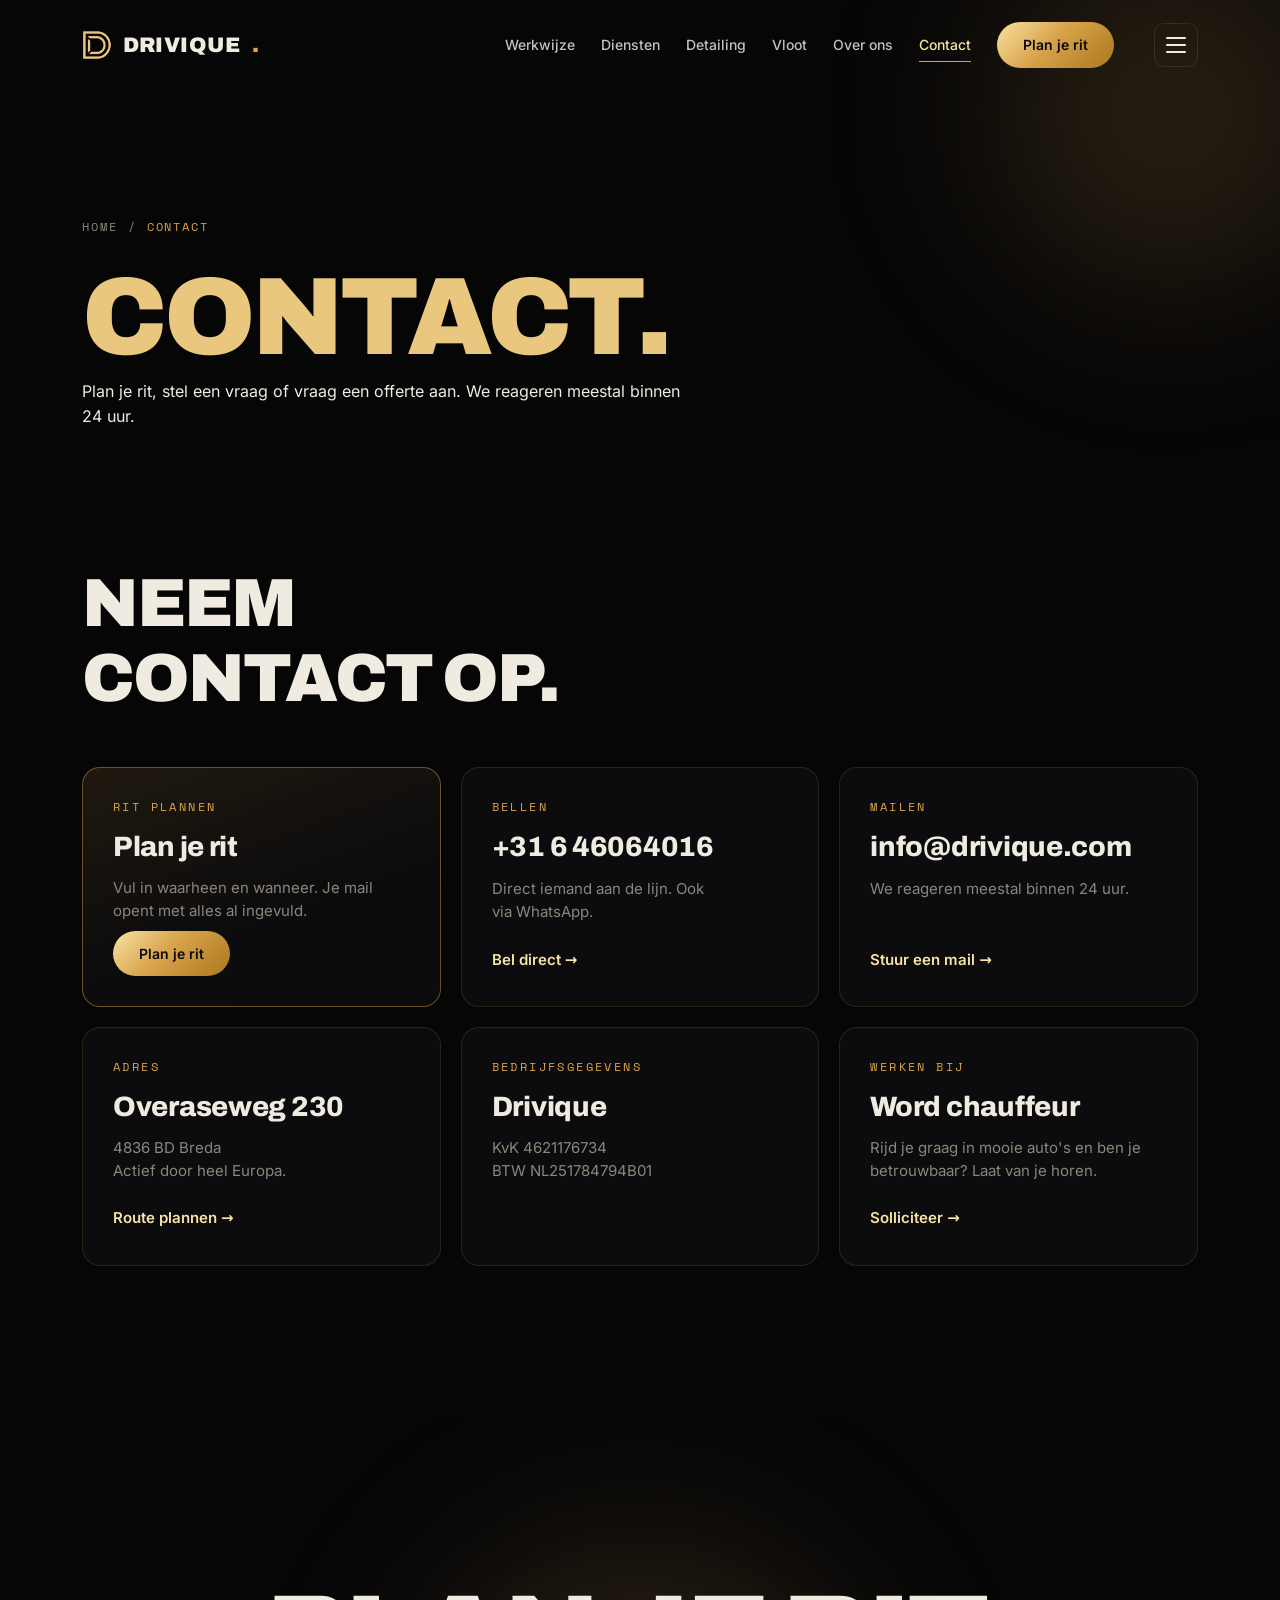
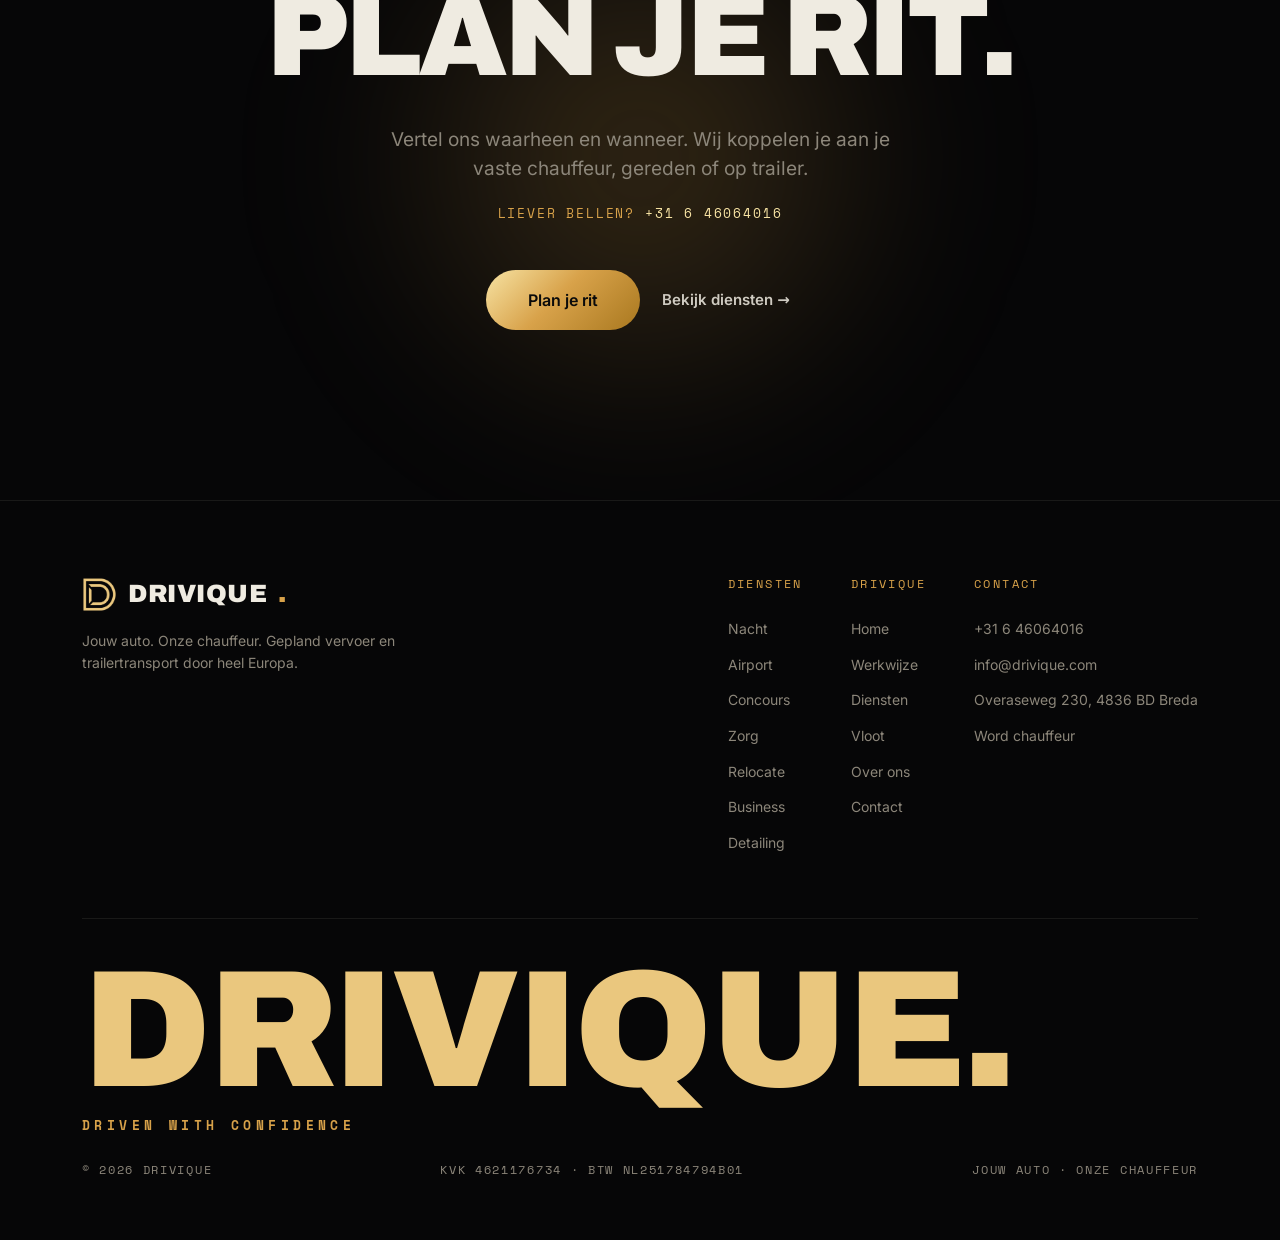
==== commit 4e909f2f: "Headings: keep spaces between split lines for search engines Co-Authored-By: Claude Opus 5.5 <norepl" ====
--- a/contact.html
+++ b/contact.html
@@ -568,7 +568,7 @@
   </div>
 </header>
 <section class="sec wrap" id="contact">
-  <h2 class="big"><span class="mline"><span>Neem</span></span><span class="mline" style="--d:.08s"><span>contact op.</span></span></h2>
+  <h2 class="big"><span class="mline"><span>Neem</span></span> <span class="mline" style="--d:.08s"><span>contact op.</span></span></h2>
   <div class="cgrid">
     <div class="ccard hl2 reveal"><span class="k">Rit plannen</span><h3>Plan je rit</h3><p>Vul in waarheen en wanneer. Je mail opent met alles al ingevuld.</p><a href="#boeken" class="btn">Plan je rit</a></div>
     <div class="ccard reveal" style="--d:.08s"><span class="k">Bellen</span><h3><a class="big" href="tel:+31646064016">+31 6 46064016</a></h3><p>Direct iemand aan de lijn. Ook via WhatsApp.</p><a class="go" href="tel:+31646064016">Bel direct &rarr;</a></div>
